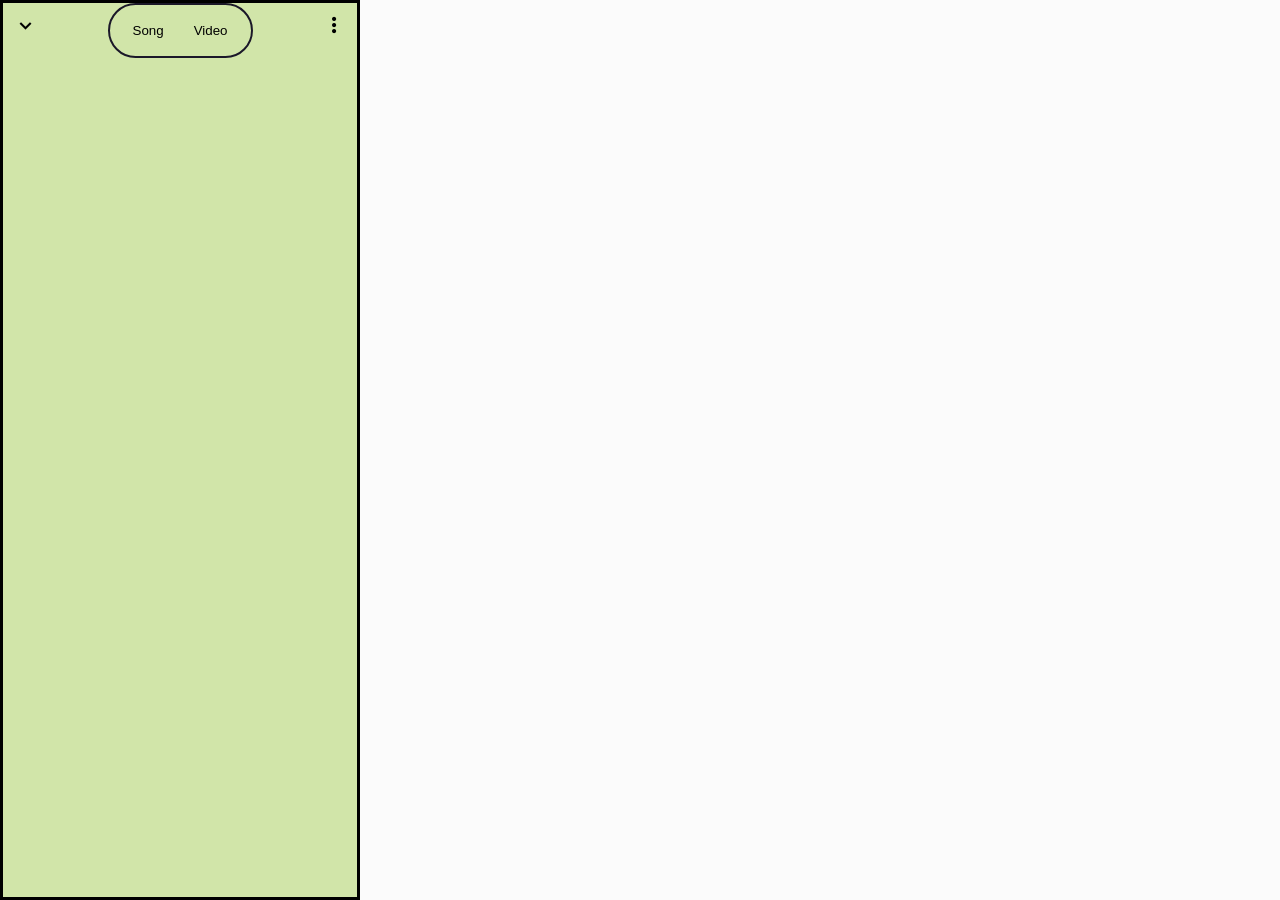
==== project2_YTmusic/index.html @ 79f138ae "1st part done" ====
<!DOCTYPE html>
<html lang="en">

<head>
    <meta charset="UTF-8">
    <meta name="viewport" content="width=device-width, initial-scale=1.0">
    <title>YT Music</title>
    <link rel="stylesheet" href="./style.css">
    <link href='https://unpkg.com/boxicons@2.1.4/css/boxicons.min.css' rel='stylesheet'>
</head>

<body>
    <div class="container">
        <div class="top">
            <a href="" class="top_icons">
                <i class='bx bx-chevron-down'></i>
            </a>
            <div class="buttons">
                <span> <button class="top_buttons" type="button">Song</button></span>
                <span> <button class="top_buttons">Video</button></span>


            </div>

            <a href="" class="top_icons">
                <i class='bx bx-dots-vertical-rounded'></i>
            </a>
        </div>
    </div>
</body>

</html>
---- project2_YTmusic/style.css ----
* {
  margin: 0;
  padding: 0;
  box-sizing: border-box;
  background-color: rgb(209, 229, 169);
}
html,
body {
  height: 100%;
  width: 100%;
  background-color: rgb(251, 251, 251);
}

.container {
  width: 360px;
  border: 3px solid black;
  height: 100%;
  justify-self: center;
}

.top {
  display: flex;
  justify-content: space-between;
}

.top .top_icons {
  font-size: 25px;
  margin: 10px;
  color: black;
}
.buttons {
  border: 2px solid rgb(27, 24, 41);
  display: flex;
  align-items: center;
  border-radius: 999px;
  padding: 8px;
}
.buttons .top_buttons {
  border: 0px;
  margin: 10px 15px;
}
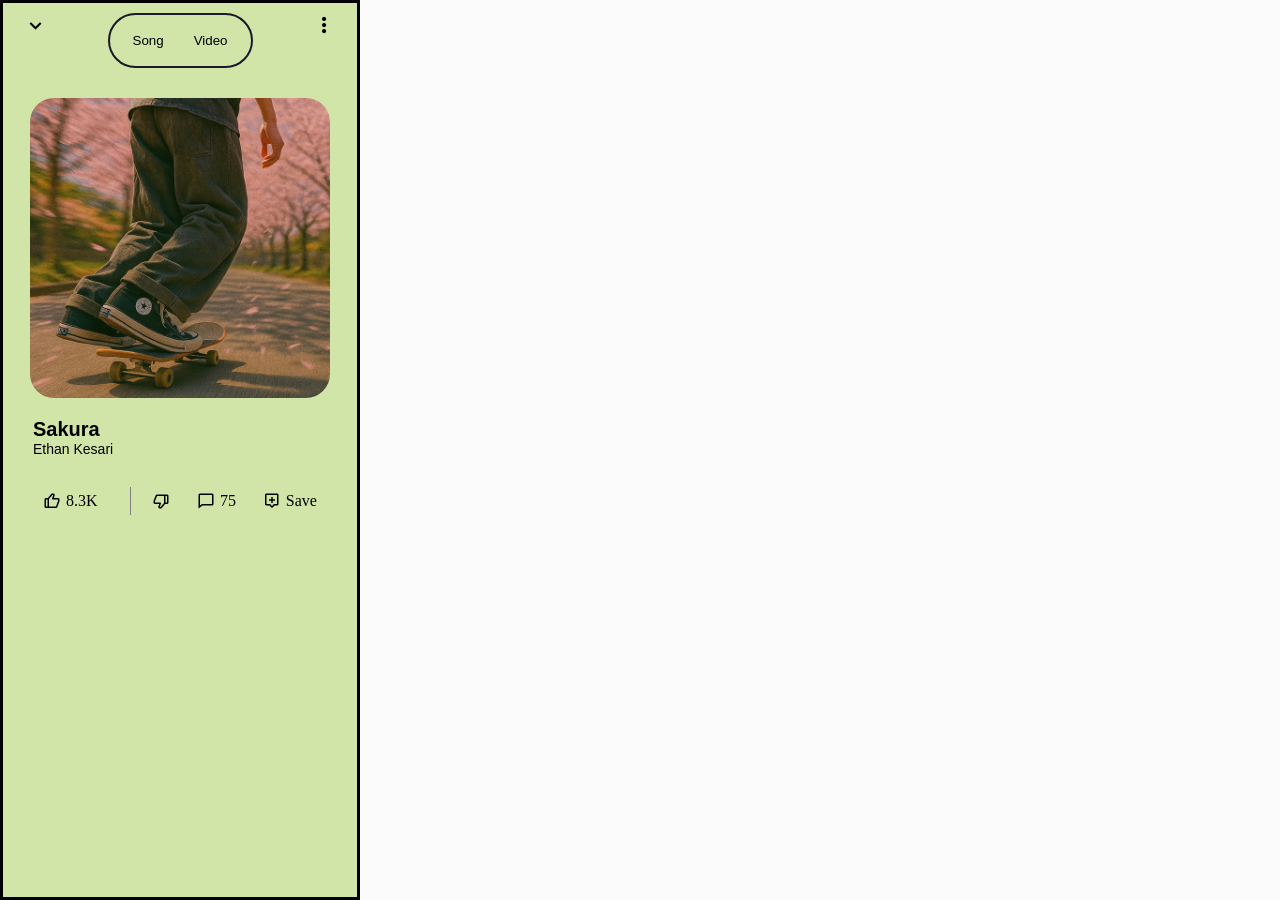
==== commit ff5b72ac: "completed till row pill" ====
--- a/project2_YTmusic/index.html
+++ b/project2_YTmusic/index.html
@@ -26,6 +26,33 @@
                 <i class='bx bx-dots-vertical-rounded'></i>
             </a>
         </div>
+        <div class="image_container">
+            <img src="./sakura.JPEG" alt="" class="image">
+        </div>
+
+        <div class="song_artist">
+            <div class="song">Sakura</div>
+            <div class="artist">Ethan Kesari</div>
+        </div>
+
+        <div class="row_pill">
+
+            <div class="pill">
+                <i class='bx bx-like'></i>
+                <span class="number">8.3K</span>
+            </div>
+            <div class="pill">
+                <i class='bx bx-dislike'></i>
+            </div>
+            <div class="pill">
+                <i class='bx bx-comment'></i>
+                <span class="number">75</span>
+            </div>
+            <div class="pill">
+                <i class='bx bx-message-alt-add'></i>
+                <span class="number">Save</span>
+            </div>
+        </div>
     </div>
 </body>
 
--- a/project2_YTmusic/style.css
+++ b/project2_YTmusic/style.css
@@ -15,7 +15,10 @@
   width: 360px;
   border: 3px solid black;
   height: 100%;
+  display: flex;
+  flex-direction: column;
   justify-self: center;
+  padding: 10px 20px;
 }
 
 .top {
@@ -25,7 +28,7 @@
 
 .top .top_icons {
   font-size: 25px;
-  margin: 10px;
+  /* margin: 10px; */
   color: black;
 }
 .buttons {
@@ -39,3 +42,55 @@
   border: 0px;
   margin: 10px 15px;
 }
+
+.buttons .top_buttons:hover {
+  cursor: pointer;
+  background-color: rgb(130, 179, 163);
+}
+
+.image_container {
+  height: 300px;
+  width: auto;
+  align-self: center;
+  margin-top: 30px;
+  border-radius: 24px;
+}
+
+.image_container .image {
+  max-height: 100%;
+  width: auto;
+  border-radius: 24px;
+}
+
+.song_artist {
+  margin: 20px 10px;
+}
+.song_artist .song {
+  font-size: 20px;
+  font-weight: 700;
+  font-family: sans-serif;
+}
+.song_artist .artist {
+  font-family: sans-serif;
+  font-size: 14px;
+}
+
+.row_pill {
+  display: flex;
+  justify-content: space-between;
+  margin: 10px 15px;
+}
+
+.pill i {
+  font-size: large;
+}
+.pill {
+  display: flex;
+  align-items: center;
+  padding: 5px;
+  gap: 5px;
+}
+.row_pill .pill:nth-child(1) {
+  border-right: 1px solid grey;
+  padding-right: 32px;
+}
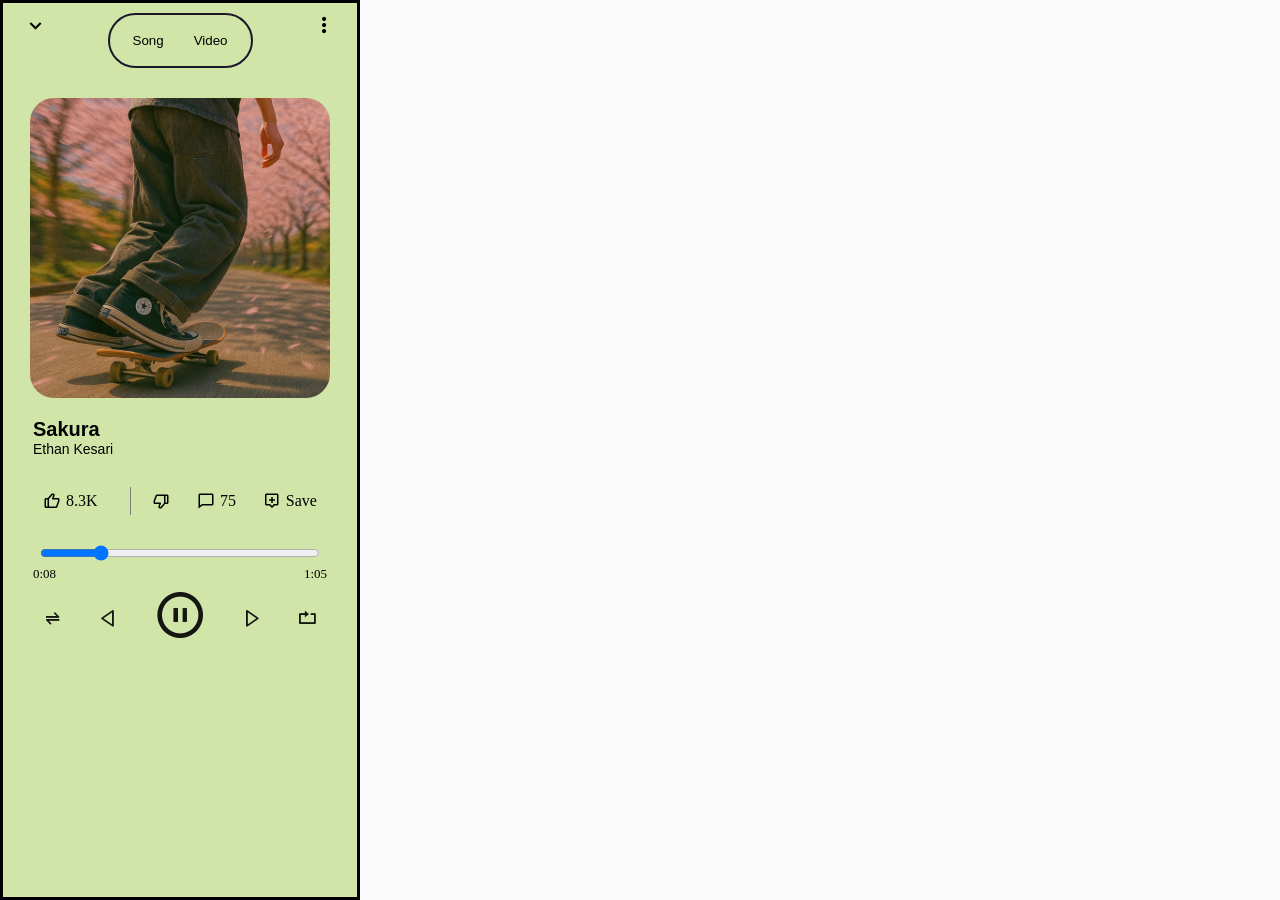
==== commit 4093ab76: "complete" ====
--- a/project2_YTmusic/index.html
+++ b/project2_YTmusic/index.html
@@ -53,6 +53,38 @@
                 <span class="number">Save</span>
             </div>
         </div>
+
+        <div class="slider">
+            <label for="slide"></label>
+            <input type="range" name="" id="slide" max="100" min="0" value="20" class="slide">
+        </div>
+
+        <div class="timestamp">
+            <span class="time">0:08</span>
+            <span class="time">1:05</span>
+        </div>
+
+        <div class="footer">
+            <div class="footer_icons">
+                <i class='bx bx-transfer-alt'></i>
+            </div>
+
+            <div class="footer_icons">
+                <i class='bx bx-left-arrow'></i>
+            </div>
+
+            <div class="footer_icons">
+                <i class='bx bx-pause-circle'></i>
+            </div>
+
+            <div class="footer_icons">
+                <i class='bx bx-right-arrow'></i>
+            </div>
+
+            <div class="footer_icons">
+                <i class='bx bx-repeat'></i>
+            </div>
+        </div>
     </div>
 </body>
 
--- a/project2_YTmusic/style.css
+++ b/project2_YTmusic/style.css
@@ -94,3 +94,35 @@
   border-right: 1px solid grey;
   padding-right: 32px;
 }
+
+.slider {
+  margin-top: 20px;
+  display: flex;
+  justify-content: center;
+}
+
+#slide {
+  width: 280px;
+}
+.timestamp {
+  display: flex;
+  justify-content: space-between;
+  font-size: small;
+  margin: 5px 10px;
+}
+.footer {
+  display: flex;
+  justify-content: space-between;
+  margin: 0px 20px;
+  align-items: center;
+}
+
+.footer .footer_icons {
+  font-size: 20px;
+  color: rgba(8, 8, 8, 0.942);
+  /* border: 1px solid red; */
+}
+
+.footer .footer_icons:nth-child(3) {
+  font-size: 55px;
+}
